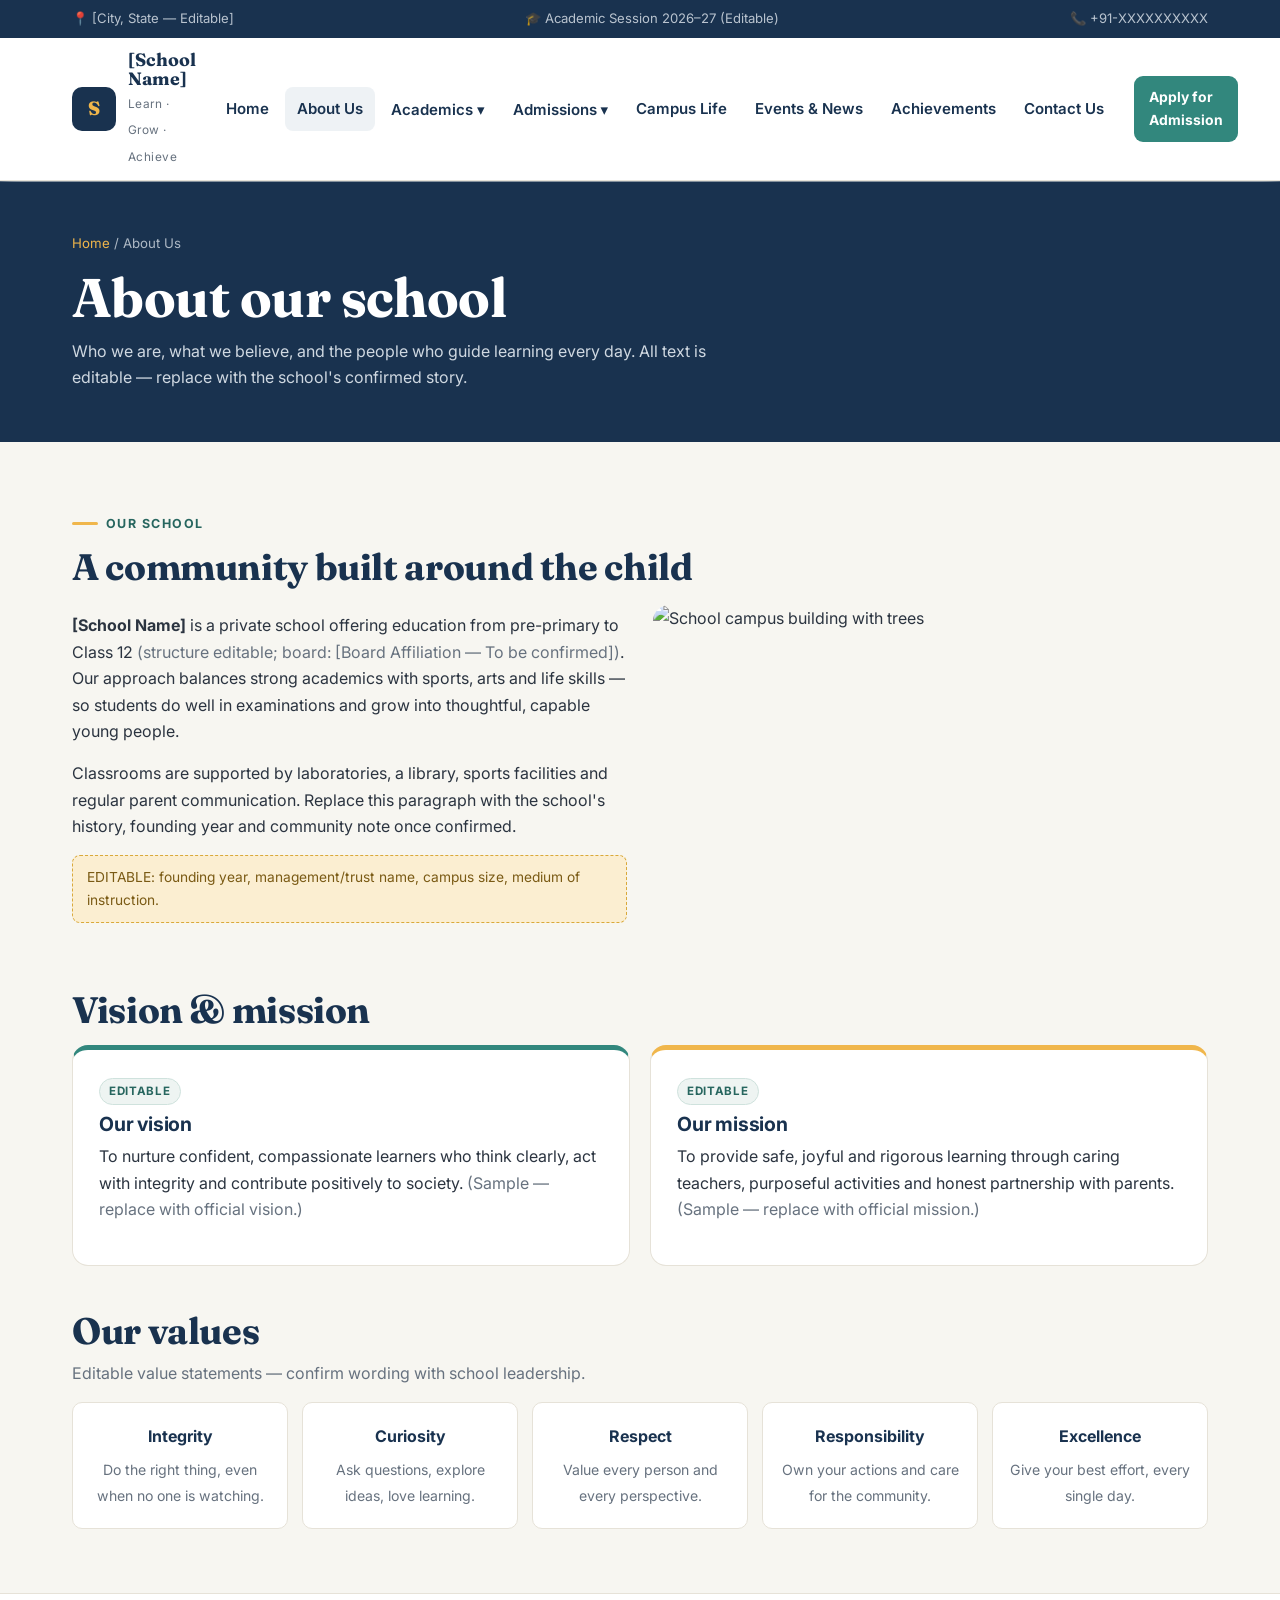
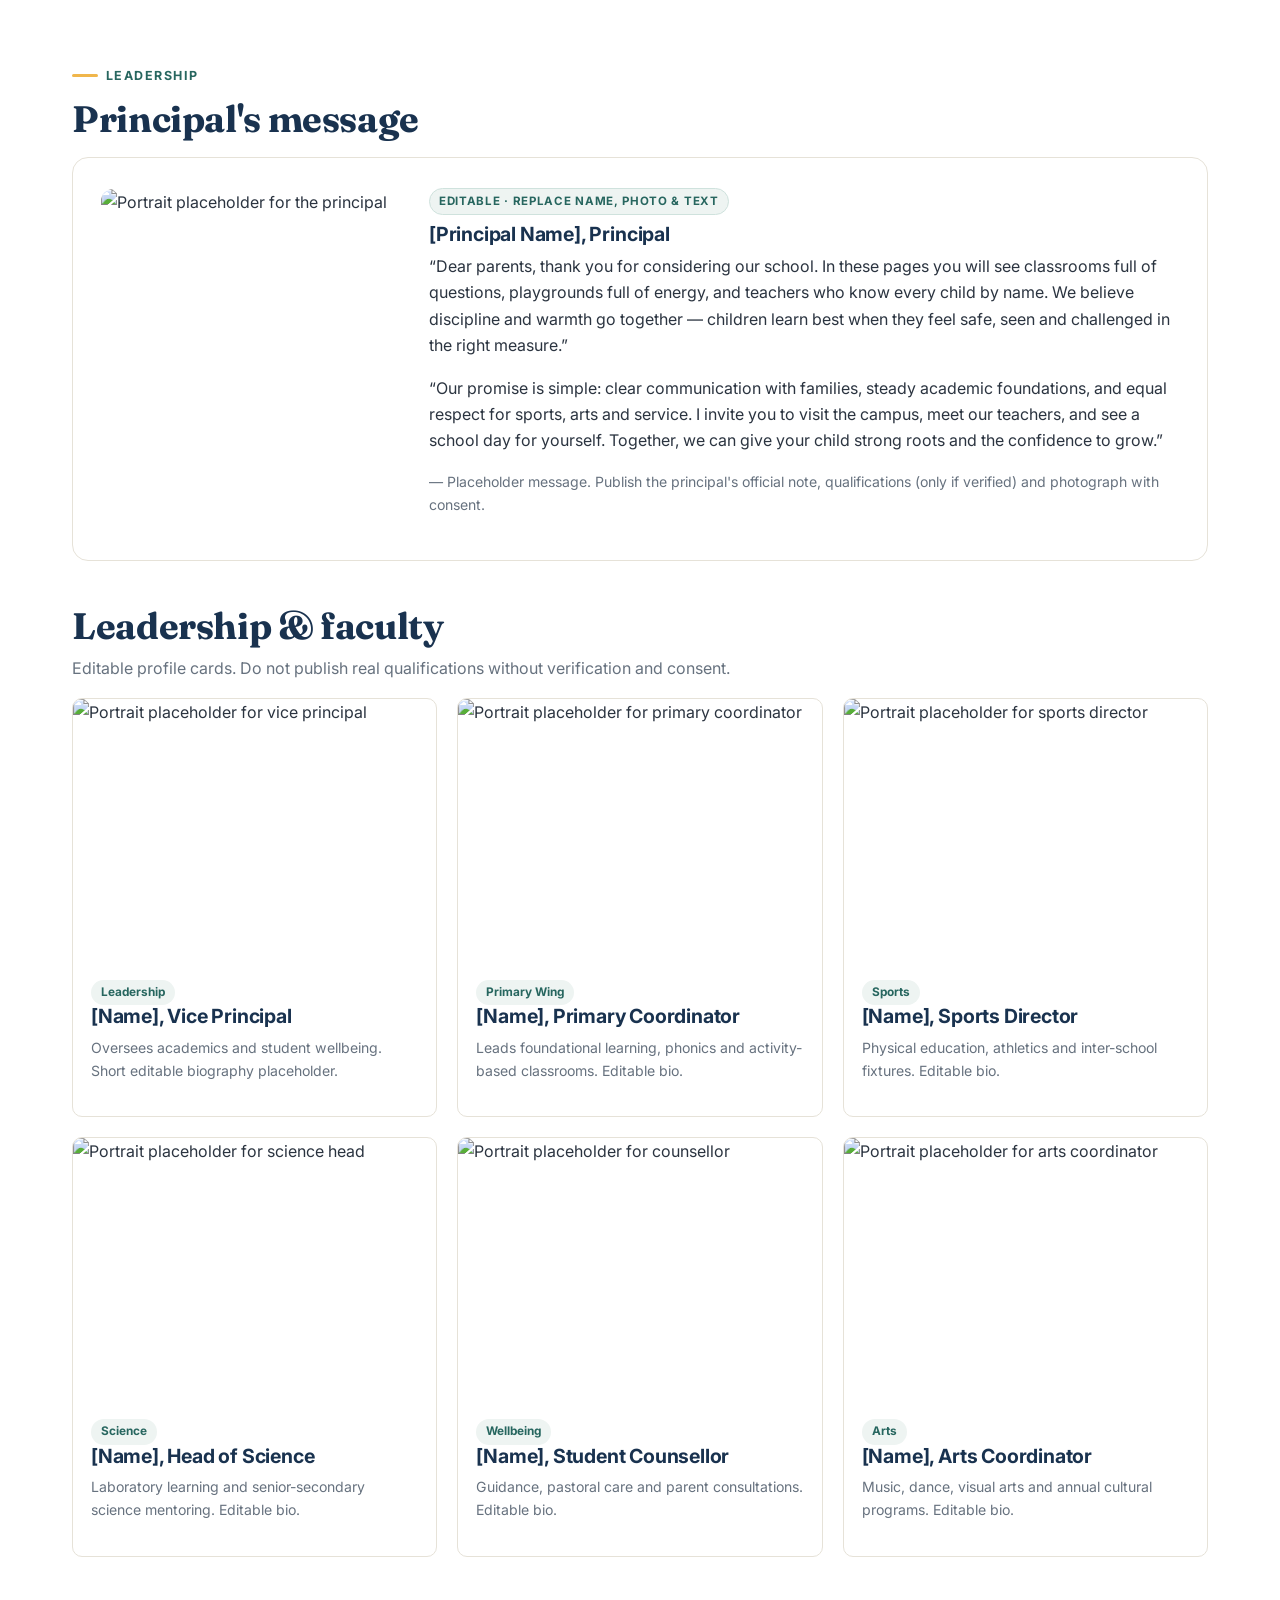
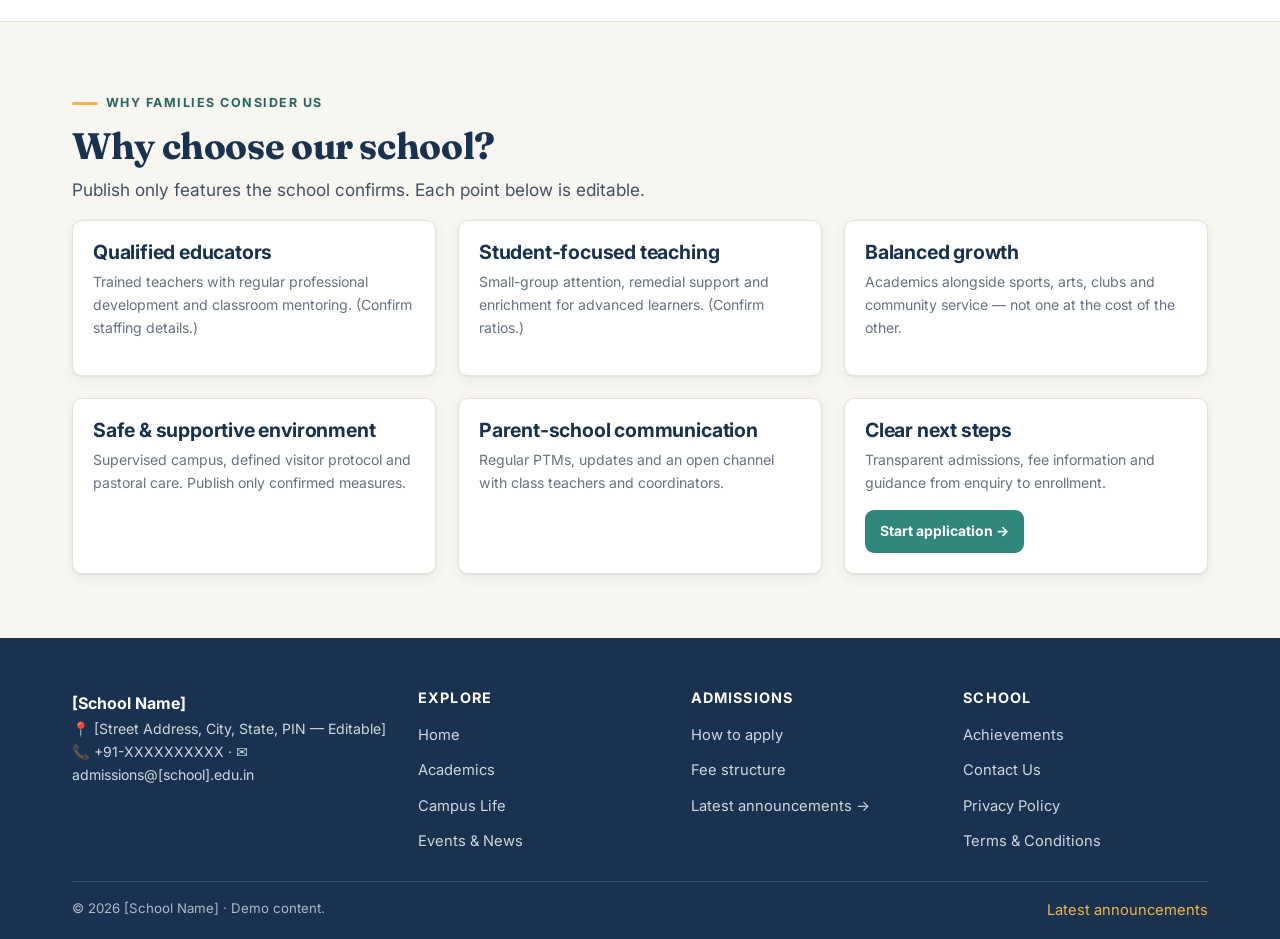
==== about.html @ c5f5e003 "Complete multi-page school website (demo content)" ====
<!DOCTYPE html><html lang="en"><head><meta charset="UTF-8"><meta name="viewport" content="width=device-width, initial-scale=1.0">
<title>About Us — [School Name]</title><meta name="description" content="Vision, mission, values, principal's message, faculty and why families choose us. Editable demo content.">
<link rel="preconnect" href="https://fonts.googleapis.com"><link rel="preconnect" href="https://fonts.gstatic.com" crossorigin>
<link href="https://fonts.googleapis.com/css2?family=Fraunces:opsz,wght@9..144,500;9..144,600;9..144,700&family=Inter:wght@400;500;600;700;800&display=swap" rel="stylesheet">
<link rel="stylesheet" href="css/style.css"></head><body>
<a class="skip" href="#main">Skip to content</a>
<div class="topbar"><div class="container"><span>📍 <span data-config="location">[City, State — Editable]</span></span><span>🎓 <span data-config="session">Session 2026–27 (Editable)</span></span><span>📞 <span data-config="phone">+91-XXXXXXXXXX</span></span></div></div>
<header class="site-header"><div class="nav-wrap">
<a class="brand" href="index.html"><span class="crest">S</span><span><b data-config="schoolName">[School Name]</b><small>Learn · Grow · Achieve</small></span></a>
<nav class="main" aria-label="Primary"><a class="nav-link" href="index.html">Home</a><a class="nav-link" href="about.html">About Us</a>
<div class="has-drop"><a class="nav-link" href="academics.html">Academics ▾</a><div class="drop"><a href="academics.html#stages">Academic stages</a><a href="academics.html#streams">Subject streams</a><a href="academics.html#calendar">Academic calendar</a><a href="academics.html#resources">Resources</a></div></div>
<div class="has-drop"><a class="nav-link" href="admissions.html">Admissions ▾</a><div class="drop"><a href="admissions.html#process">Admission process</a><a href="fees.html">Fee structure</a><a href="admissions.html#faqs">FAQs</a><a href="admissions.html#enquiry">Enquiry form</a></div></div>
<a class="nav-link" href="campus.html">Campus Life</a><a class="nav-link" href="events.html">Events &amp; News</a><a class="nav-link" href="achievements.html">Achievements</a><a class="nav-link" href="contact.html">Contact Us</a></nav>
<a class="btn btn-primary btn-sm" href="admissions.html#enquiry">Apply for Admission</a>
<button class="hamburger" id="navToggle" aria-expanded="false" aria-controls="drawer" aria-label="Open menu">☰</button></div></header>
<div class="drawer" id="drawer" role="dialog" aria-label="Mobile navigation"><div class="drawer-scrim" data-close></div><div class="drawer-panel">
<div style="display:flex;justify-content:space-between;align-items:center"><b style="color:var(--navy)">Menu</b><button class="hamburger" data-close aria-label="Close menu">✕</button></div>
<a class="dlink" href="index.html">Home</a><a class="dlink" href="about.html">About Us</a><a class="dlink" href="academics.html">Academics</a><a class="dlink" href="admissions.html">Admissions</a><a class="dlink" href="fees.html">Fee structure</a><a class="dlink" href="campus.html">Campus Life</a><a class="dlink" href="events.html">Events &amp; News</a><a class="dlink" href="achievements.html">Achievements</a><a class="dlink" href="contact.html">Contact Us</a>
<a class="btn btn-primary" style="width:100%;margin-top:14px" href="admissions.html#enquiry">Apply for Admission</a></div></div>

<main id="main">
<section class="page-hero"><div class="container"><div class="crumbs"><a href="index.html">Home</a> / About Us</div>
<h1>About our school</h1><p>Who we are, what we believe, and the people who guide learning every day. All text is editable — replace with the school's confirmed story.</p></div></section>

<section class="section"><div class="container">
<span class="eyebrow">Our school</span><h2>A community built around the child</h2>
<div class="split" style="margin-top:16px"><div>
<p><b>[School Name]</b> is a private school offering education from pre-primary to Class 12 <span class="muted">(structure editable; board: <span data-config="board">[To be confirmed]</span>)</span>. Our approach balances strong academics with sports, arts and life skills — so students do well in examinations and grow into thoughtful, capable young people.</p>
<p>Classrooms are supported by laboratories, a library, sports facilities and regular parent communication. Replace this paragraph with the school's history, founding year and community note once confirmed.</p>
<div class="demo-note">EDITABLE: founding year, management/trust name, campus size, medium of instruction.</div></div>
<div><img src="https://images.unsplash.com/photo-1541339907198-e08756dedf3f?q=80&w=1000&auto=format&fit=crop" alt="School campus building with trees"></div></div>

<h2 style="margin-top:44px">Vision &amp; mission</h2>
<div class="vision" style="margin-top:14px">
<div><span class="demo-tag">Editable</span><h3>Our vision</h3><p>To nurture confident, compassionate learners who think clearly, act with integrity and contribute positively to society. <span class="muted">(Sample — replace with official vision.)</span></p></div>
<div><span class="demo-tag">Editable</span><h3>Our mission</h3><p>To provide safe, joyful and rigorous learning through caring teachers, purposeful activities and honest partnership with parents. <span class="muted">(Sample — replace with official mission.)</span></p></div>
</div>

<h2 style="margin-top:44px">Our values</h2>
<p class="muted">Editable value statements — confirm wording with school leadership.</p>
<div class="value-grid" style="margin-top:12px">
<div class="value"><b>Integrity</b><span class="small muted">Do the right thing, even when no one is watching.</span></div>
<div class="value"><b>Curiosity</b><span class="small muted">Ask questions, explore ideas, love learning.</span></div>
<div class="value"><b>Respect</b><span class="small muted">Value every person and every perspective.</span></div>
<div class="value"><b>Responsibility</b><span class="small muted">Own your actions and care for the community.</span></div>
<div class="value"><b>Excellence</b><span class="small muted">Give your best effort, every single day.</span></div>
</div>
</div></section>

<section class="section white" id="principal"><div class="container">
<span class="eyebrow">Leadership</span><h2>Principal's message</h2>
<div class="principal reveal" style="margin-top:16px">
<img src="https://images.unsplash.com/photo-1573496359142-b8d87734a5a2?q=80&w=800&auto=format&fit=crop" alt="Portrait placeholder for the principal">
<div><span class="demo-tag">Editable · replace name, photo &amp; text</span>
<h3>[Principal Name], Principal</h3>
<p>“Dear parents, thank you for considering our school. In these pages you will see classrooms full of questions, playgrounds full of energy, and teachers who know every child by name. We believe discipline and warmth go together — children learn best when they feel safe, seen and challenged in the right measure.”</p>
<p>“Our promise is simple: clear communication with families, steady academic foundations, and equal respect for sports, arts and service. I invite you to visit the campus, meet our teachers, and see a school day for yourself. Together, we can give your child strong roots and the confidence to grow.”</p>
<p class="small muted">— Placeholder message. Publish the principal's official note, qualifications (only if verified) and photograph with consent.</p></div>
</div>

<h2 style="margin-top:44px">Leadership &amp; faculty</h2>
<p class="muted">Editable profile cards. Do not publish real qualifications without verification and consent.</p>
<div class="staff-grid" style="margin-top:14px">
<div class="staff reveal"><img src="https://images.unsplash.com/photo-1560250097-0b93528c311a?q=80&w=600&auto=format&fit=crop" alt="Portrait placeholder for vice principal"><div><span class="pill">Leadership</span><h3>[Name], Vice Principal</h3><p class="small muted">Oversees academics and student wellbeing. Short editable biography placeholder.</p></div></div>
<div class="staff reveal"><img src="https://images.unsplash.com/photo-1580489944761-15a19d654956?q=80&w=600&auto=format&fit=crop" alt="Portrait placeholder for primary coordinator"><div><span class="pill">Primary Wing</span><h3>[Name], Primary Coordinator</h3><p class="small muted">Leads foundational learning, phonics and activity-based classrooms. Editable bio.</p></div></div>
<div class="staff reveal"><img src="https://images.unsplash.com/photo-1507003211169-0a1dd7228f2d?q=80&w=600&auto=format&fit=crop" alt="Portrait placeholder for sports director"><div><span class="pill">Sports</span><h3>[Name], Sports Director</h3><p class="small muted">Physical education, athletics and inter-school fixtures. Editable bio.</p></div></div>
<div class="staff reveal"><img src="https://images.unsplash.com/photo-1438761681033-6461ffad8d80?q=80&w=600&auto=format&fit=crop" alt="Portrait placeholder for science head"><div><span class="pill">Science</span><h3>[Name], Head of Science</h3><p class="small muted">Laboratory learning and senior-secondary science mentoring. Editable bio.</p></div></div>
<div class="staff reveal"><img src="https://images.unsplash.com/photo-1472099645785-5658abf4ff4e?q=80&w=600&auto=format&fit=crop" alt="Portrait placeholder for counsellor"><div><span class="pill">Wellbeing</span><h3>[Name], Student Counsellor</h3><p class="small muted">Guidance, pastoral care and parent consultations. Editable bio.</p></div></div>
<div class="staff reveal"><img src="https://images.unsplash.com/photo-1544005313-94ddf0286df2?q=80&w=600&auto=format&fit=crop" alt="Portrait placeholder for arts coordinator"><div><span class="pill">Arts</span><h3>[Name], Arts Coordinator</h3><p class="small muted">Music, dance, visual arts and annual cultural programs. Editable bio.</p></div></div>
</div>
</div></section>

<section class="section"><div class="container">
<span class="eyebrow">Why families consider us</span><h2>Why choose our school?</h2>
<p class="lead">Publish only features the school confirms. Each point below is editable.</p>
<div class="grid-3" style="margin-top:16px">
<div class="card"><div class="card-body"><h3>Qualified educators</h3><p class="small muted">Trained teachers with regular professional development and classroom mentoring. (Confirm staffing details.)</p></div></div>
<div class="card"><div class="card-body"><h3>Student-focused teaching</h3><p class="small muted">Small-group attention, remedial support and enrichment for advanced learners. (Confirm ratios.)</p></div></div>
<div class="card"><div class="card-body"><h3>Balanced growth</h3><p class="small muted">Academics alongside sports, arts, clubs and community service — not one at the cost of the other.</p></div></div>
<div class="card"><div class="card-body"><h3>Safe &amp; supportive environment</h3><p class="small muted">Supervised campus, defined visitor protocol and pastoral care. Publish only confirmed measures.</p></div></div>
<div class="card"><div class="card-body"><h3>Parent-school communication</h3><p class="small muted">Regular PTMs, updates and an open channel with class teachers and coordinators.</p></div></div>
<div class="card"><div class="card-body"><h3>Clear next steps</h3><p class="small muted">Transparent admissions, fee information and guidance from enquiry to enrollment.</p><div><a class="btn btn-primary btn-sm" href="admissions.html">Start application →</a></div></div></div>
</div></div></section>
</main>
<footer><div class="container"><div class="foot-grid">
<div><b style="color:#fff" data-config="schoolName">[School Name]</b><p class="small">📍 <span data-config="address">[Address — Editable]</span><br>📞 <span data-config="phone">+91-XXXXXXXXXX</span> · ✉️ <span data-config="email">admissions@[school].edu.in</span></p></div>
<div><h4>Explore</h4><ul><li><a href="index.html">Home</a></li><li><a href="academics.html">Academics</a></li><li><a href="campus.html">Campus Life</a></li><li><a href="events.html">Events &amp; News</a></li></ul></div>
<div><h4>Admissions</h4><ul><li><a href="admissions.html">How to apply</a></li><li><a href="fees.html">Fee structure</a></li><li><a href="events.html">Latest announcements →</a></li></ul></div>
<div><h4>School</h4><ul><li><a href="achievements.html">Achievements</a></li><li><a href="contact.html">Contact Us</a></li><li><a href="#">Privacy Policy</a></li><li><a href="#">Terms &amp; Conditions</a></li></ul></div></div>
<div class="foot-bottom"><span>© <span id="year">2026</span> <span data-config="schoolName">[School Name]</span> · Demo content.</span><span><a href="events.html" style="color:var(--marigold)">Latest announcements</a></span></div></div></footer>
<script src="js/config.js"></script><script src="js/main.js"></script></body></html>
---- css/style.css ----
/* ============================================================
   EDITABLE DESIGN TOKENS — School can update brand colours here
   Ivory #F7F6F1 · Navy #19324F · Teal #32877D · Marigold #F0B64B
   ============================================================ */
:root{
  --ivory:#F7F6F1;
  --navy:#19324F;
  --navy-2:#10233a;
  --teal:#32877D;
  --teal-dark:#27665f;
  --marigold:#F0B64B;
  --marigold-soft:#FBEED1;
  --white:#FFFFFF;
  --ink:#2b3440;
  --muted:#67727f;
  --line:#e6e2d8;
  --line-2:#dcd7c9;
  --radius:10px;
  --radius-lg:16px;
  --shadow-sm:0 1px 2px rgba(25,50,79,.07),0 4px 14px rgba(25,50,79,.07);
  --shadow-md:0 8px 30px rgba(25,50,79,.12);
  --font-body:"Inter",system-ui,-apple-system,"Segoe UI",Roboto,sans-serif;
  --font-display:"Fraunces",Georgia,"Times New Roman",serif;
  --max:1180px;
}
*{box-sizing:border-box}
html{scroll-behavior:smooth}
body{
  margin:0;font-family:var(--font-body);color:var(--ink);
  background:var(--ivory);line-height:1.65;font-size:16px;
  -webkit-font-smoothing:antialiased;
}
img{max-width:100%;display:block}
a{color:var(--teal-dark);text-decoration:none}
a:hover{text-decoration:underline}
h1,h2,h3,h4{font-family:var(--font-display);color:var(--navy);line-height:1.15;margin:0 0 .5rem;letter-spacing:-.01em}
h1{font-size:clamp(2.1rem,4.4vw,3.4rem)}
h2{font-size:clamp(1.6rem,3vw,2.3rem)}
h3{font-size:1.22rem;font-family:var(--font-body);font-weight:700}
p{margin:0 0 1rem}
.container{max-width:var(--max);margin:0 auto;padding:0 22px}
.section{padding:64px 0}
.section.white{background:var(--white);border-top:1px solid var(--line);border-bottom:1px solid var(--line)}
.eyebrow{display:inline-flex;align-items:center;gap:8px;font-size:.78rem;font-weight:700;letter-spacing:.12em;text-transform:uppercase;color:var(--teal-dark);margin-bottom:12px}
.eyebrow::before{content:"";width:26px;height:3px;background:var(--marigold);border-radius:99px;display:inline-block}
.lead{font-size:1.08rem;color:#445060;max-width:62ch}
.small{font-size:.88rem}.muted{color:var(--muted)}
.demo-note{background:var(--marigold-soft);border:1px dashed #d9a93a;color:#7a5a14;border-radius:8px;padding:10px 14px;font-size:.86rem;margin:14px 0}
.demo-tag{display:inline-block;font-size:.72rem;font-weight:700;letter-spacing:.06em;text-transform:uppercase;background:#eef4f2;color:var(--teal-dark);border:1px solid #cfe2dd;padding:3px 9px;border-radius:99px;margin-bottom:8px}

/* ---------- Topbar + Header ---------- */
.topbar{background:var(--navy);color:#d6deE6;font-size:.82rem}
.topbar .container{display:flex;justify-content:space-between;gap:12px;padding-top:8px;padding-bottom:8px;flex-wrap:wrap}
.topbar span{opacity:.92}
.site-header{position:sticky;top:0;z-index:60;background:rgba(255,255,255,.96);backdrop-filter:blur(10px);border-bottom:1px solid var(--line)}
.nav-wrap{display:flex;align-items:center;gap:18px;padding:12px 22px;max-width:var(--max);margin:0 auto}
.brand{display:flex;align-items:center;gap:12px;margin-right:auto;text-decoration:none}
.brand:hover{text-decoration:none}
.crest{width:44px;height:44px;border-radius:10px;background:var(--navy);display:grid;place-items:center;color:var(--marigold);font-family:var(--font-display);font-weight:800;font-size:1.2rem;flex-shrink:0}
.brand b{color:var(--navy);font-family:var(--font-display);font-size:1.12rem;line-height:1.1;display:block}
.brand small{color:var(--muted);font-size:.74rem;letter-spacing:.04em}
nav.main{display:flex;align-items:center;gap:4px}
nav.main a.nav-link{padding:10px 12px;border-radius:8px;color:var(--navy);font-weight:600;font-size:.94rem;white-space:nowrap}
nav.main a.nav-link:hover,nav.main a.nav-link.active{background:#eef2f5;text-decoration:none}
.has-drop{position:relative}
.drop{position:absolute;top:calc(100% + 8px);left:0;min-width:250px;background:#fff;border:1px solid var(--line);border-radius:12px;box-shadow:var(--shadow-md);padding:8px;display:none}
.has-drop:hover .drop,.has-drop:focus-within .drop{display:block}
.drop a{display:block;padding:10px 12px;border-radius:8px;color:var(--navy);font-size:.92rem}
.drop a:hover{background:var(--ivory);text-decoration:none}
.drop small{display:block;color:var(--muted);font-weight:400;font-size:.8rem}
.btn{display:inline-flex;align-items:center;justify-content:center;gap:8px;border-radius:9px;padding:12px 20px;font-weight:700;font-size:.95rem;border:1px solid transparent;cursor:pointer;transition:.18s ease;text-decoration:none!important}
.btn-primary{background:var(--teal);color:#fff}
.btn-primary:hover{background:var(--teal-dark)}
.btn-navy{background:var(--navy);color:#fff}.btn-navy:hover{background:var(--navy-2)}
.btn-outline{background:#fff;border-color:var(--line-2);color:var(--navy)}.btn-outline:hover{border-color:var(--navy)}
.btn-marigold{background:var(--marigold);color:var(--navy)}.btn-marigold:hover{filter:brightness(.96)}
.btn-sm{padding:9px 14px;font-size:.87rem}
.hamburger{display:none;border:1px solid var(--line-2);background:#fff;border-radius:9px;padding:10px 12px;font-size:1.1rem;cursor:pointer}

/* Mobile drawer */
.drawer{position:fixed;inset:0;z-index:90;display:none}
.drawer.open{display:block}
.drawer-scrim{position:absolute;inset:0;background:rgba(16,35,58,.5)}
.drawer-panel{position:absolute;right:0;top:0;bottom:0;width:min(360px,92vw);background:#fff;padding:22px;overflow:auto;box-shadow:var(--shadow-md)}
.drawer-panel a.dlink{display:block;padding:11px 10px;border-radius:8px;color:var(--navy);font-weight:600}
.drawer-panel a.dlink:hover{background:var(--ivory)}
.drawer-panel .dgroup{font-size:.76rem;text-transform:uppercase;letter-spacing:.1em;color:var(--muted);margin:14px 0 6px;font-weight:800}

/* ---------- Hero ---------- */
.hero{position:relative;background:var(--navy);color:#fff;overflow:hidden}
.hero-grid{display:grid;grid-template-columns:1.05fr .95fr;gap:0;align-items:stretch;max-width:var(--max);margin:0 auto}
.hero-copy{padding:64px 28px 40px 22px}
.hero-copy h1{color:#fff}
.hero-copy h1 .hl{color:var(--marigold)}
.hero-copy p.sub{color:#d3dce4;font-size:1.08rem;max-width:46ch}
.hero-cta{display:flex;gap:12px;flex-wrap:wrap;margin:22px 0}
.hero-img{min-height:380px;background-size:cover;background-position:center;position:relative}
.hero-img::after{content:"";position:absolute;inset:0;background:linear-gradient(90deg,var(--navy) 0%,transparent 26%)}
.hero-strip{background:#fff;border-bottom:1px solid var(--line)}
.hero-strip .container{display:grid;grid-template-columns:repeat(4,1fr);gap:0}
.strip-item{padding:16px 18px;border-left:1px solid var(--line)}
.strip-item:first-child{border-left:0}
.strip-item b{display:block;color:var(--navy);font-size:.8rem;text-transform:uppercase;letter-spacing:.08em}
.strip-item span{font-size:.95rem}

/* ---------- Cards / grids ---------- */
.grid-2{display:grid;grid-template-columns:1fr 1fr;gap:28px}
.grid-3{display:grid;grid-template-columns:repeat(3,1fr);gap:22px}
.grid-4{display:grid;grid-template-columns:repeat(4,1fr);gap:20px}
.card{background:#fff;border:1px solid var(--line);border-radius:var(--radius);overflow:hidden;box-shadow:var(--shadow-sm);transition:transform .18s ease,box-shadow .18s ease}
.card:hover{transform:translateY(-3px);box-shadow:var(--shadow-md)}
.card img.cover{height:190px;width:100%;object-fit:cover}
.card-body{padding:20px}
.card-body h3{margin:0 0 6px;color:var(--navy)}
.meta{font-size:.82rem;color:var(--muted);display:flex;gap:10px;flex-wrap:wrap;margin-bottom:8px}
.pill{font-size:.74rem;font-weight:700;background:#eef4f2;color:var(--teal-dark);padding:3px 10px;border-radius:99px;display:inline-block}
.pill.gold{background:var(--marigold-soft);color:#7a5a14}
.stat-band{background:var(--navy);color:#fff;border-radius:var(--radius-lg);padding:30px;display:grid;grid-template-columns:repeat(4,1fr);gap:18px}
.stat-band .stat{text-align:center;border-left:1px solid rgba(255,255,255,.15)}
.stat-band .stat:first-child{border-left:0}
.stat-band b{font-family:var(--font-display);font-size:2rem;color:var(--marigold);display:block}
.principal{display:grid;grid-template-columns:300px 1fr;gap:28px;align-items:center;background:#fff;border:1px solid var(--line);border-radius:var(--radius-lg);padding:28px}
.principal img{width:100%;height:340px;object-fit:cover;border-radius:12px}
.quote{border-left:4px solid var(--marigold);padding-left:18px;font-size:1.05rem;color:#3d4a5a}
.split{display:grid;grid-template-columns:1fr 1fr;gap:26px;align-items:center}
.split img{border-radius:var(--radius-lg);height:340px;width:100%;object-fit:cover}
.value-grid{display:grid;grid-template-columns:repeat(5,1fr);gap:14px}
.value{background:#fff;border:1px solid var(--line);border-radius:var(--radius);padding:20px 16px;text-align:center}
.value b{color:var(--navy);display:block;margin-bottom:6px}
.vision{display:grid;grid-template-columns:1fr 1fr;gap:20px}
.vision div{background:#fff;border:1px solid var(--line);border-radius:var(--radius-lg);padding:26px;border-top:5px solid var(--teal)}
.vision div:last-child{border-top-color:var(--marigold)}

/* Staff */
.staff-grid{display:grid;grid-template-columns:repeat(3,1fr);gap:20px}
.staff{background:#fff;border:1px solid var(--line);border-radius:var(--radius);overflow:hidden}
.staff img{height:260px;width:100%;object-fit:cover}
.staff div{padding:18px}

/* Tables */
.table-wrap{overflow:auto;border:1px solid var(--line);border-radius:12px;background:#fff}
table.fees{width:100%;border-collapse:collapse;min-width:760px;font-size:.93rem}
table.fees th{background:var(--navy);color:#fff;text-align:left;padding:13px 14px;font-size:.82rem;letter-spacing:.04em;text-transform:uppercase}
table.fees td{padding:13px 14px;border-top:1px solid var(--line)}
table.fees tr:nth-child(even) td{background:#faf9f5}
table.cal{width:100%;border-collapse:collapse;min-width:640px;font-size:.92rem}
table.cal th{background:#eef4f2;color:var(--navy);text-align:left;padding:11px 12px}
table.cal td{padding:11px 12px;border-top:1px solid var(--line);background:#fff}

/* Forms */
.form-card{background:#fff;border:1px solid var(--line);border-radius:var(--radius-lg);padding:28px;box-shadow:var(--shadow-sm)}
.form-grid{display:grid;grid-template-columns:1fr 1fr;gap:16px}
.field{display:flex;flex-direction:column;gap:6px}
.field.full{grid-column:1/-1}
label{font-weight:600;font-size:.88rem;color:var(--navy)}
input,select,textarea{font:inherit;padding:12px 13px;border:1px solid var(--line-2);border-radius:9px;background:#fff;color:var(--ink)}
input:focus,select:focus,textarea:focus{outline:2px solid var(--teal);outline-offset:1px;border-color:var(--teal)}
.error{font-size:.82rem;color:#b3261e;display:none}
.field.invalid input,.field.invalid select,.field.invalid textarea{border-color:#b3261e}
.field.invalid .error{display:block}
.success{display:none;background:#e8f3ef;border:1px solid #bcd9cf;border-radius:10px;padding:16px;color:#1d4a43}
.success.show{display:block}
.consent{display:flex;gap:10px;align-items:flex-start;font-size:.88rem}

/* FAQ accordion */
.faq{border:1px solid var(--line);border-radius:12px;overflow:hidden;background:#fff}
.faq button.q{width:100%;text-align:left;background:#fff;border:0;border-bottom:1px solid var(--line);padding:16px 18px;font:inherit;font-weight:700;color:var(--navy);cursor:pointer;display:flex;justify-content:space-between;gap:12px}
.faq button.q:last-of-type{border-bottom:0}
.faq .a{display:none;padding:0 18px 18px;color:#455263;font-size:.95rem}
.faq .item.open .a{display:block}
.faq .item.open button.q{background:#faf9f5}

/* Steps */
.steps{display:grid;grid-template-columns:repeat(4,1fr);gap:16px;counter-reset:step}
.step{background:#fff;border:1px solid var(--line);border-radius:var(--radius);padding:22px 18px;position:relative}
.step::before{counter-increment:step;content:counter(step);width:36px;height:36px;border-radius:50%;background:var(--navy);color:var(--marigold);display:grid;place-items:center;font-weight:800;margin-bottom:12px}
.step b{color:var(--navy)}

/* Filters */
.toolbar{display:flex;gap:10px;flex-wrap:wrap;align-items:center;margin:18px 0}
.toolbar input[type="search"]{min-width:240px}
.chip{border:1px solid var(--line-2);background:#fff;border-radius:99px;padding:8px 14px;font-size:.86rem;font-weight:600;cursor:pointer;color:var(--navy)}
.chip.active{background:var(--navy);color:#fff;border-color:var(--navy)}

/* Callout */
.callout{background:var(--navy);border-radius:var(--radius-lg);padding:44px;color:#fff;display:grid;grid-template-columns:1.3fr .7fr;gap:24px;align-items:center;position:relative;overflow:hidden}
.callout::after{content:"";position:absolute;right:-60px;top:-60px;width:260px;height:260px;background:radial-gradient(circle,rgba(240,182,75,.35),transparent 70%)}
.callout h2{color:#fff}.callout p{color:#d3dce4}

/* Page hero */
.page-hero{background:var(--navy);color:#fff;padding:52px 0;position:relative;overflow:hidden}
.page-hero h1{color:#fff;margin-bottom:8px}
.page-hero p{color:#cfd8e1;max-width:64ch;margin:0}
.page-hero .crumbs{font-size:.83rem;color:#aeb9c5;margin-bottom:12px}
.page-hero .crumbs a{color:var(--marigold)}

/* Gallery */
.fac-grid{display:grid;grid-template-columns:repeat(3,1fr);gap:20px}
.fac{background:#fff;border:1px solid var(--line);border-radius:var(--radius);overflow:hidden}
.fac img{height:200px;width:100%;object-fit:cover}
.fac div{padding:18px}

/* Timeline */
.timeline{border-left:3px solid var(--line-2);margin-left:8px;padding-left:22px;display:flex;flex-direction:column;gap:18px}
.t-item{background:#fff;border:1px solid var(--line);border-radius:10px;padding:18px;position:relative}
.t-item::before{content:"";position:absolute;left:-30px;top:22px;width:13px;height:13px;border-radius:50%;background:var(--marigold);border:3px solid var(--navy)}

/* Footer */
footer{background:var(--navy);color:#cfd8e1;margin-top:0}
.foot-grid{display:grid;grid-template-columns:1.3fr 1fr 1fr 1fr;gap:28px;padding:52px 0 28px}
footer h4{color:#fff;font-family:var(--font-body);font-size:.9rem;letter-spacing:.08em;text-transform:uppercase;margin-bottom:14px}
footer a{color:#cfd8e1;font-size:.92rem}
footer ul{list-style:none;margin:0;padding:0;display:flex;flex-direction:column;gap:9px}
.foot-bottom{border-top:1px solid rgba(255,255,255,.14);padding:16px 0;display:flex;justify-content:space-between;gap:12px;flex-wrap:wrap;font-size:.83rem;color:#aeb9c5}

/* Reveal */
.reveal{opacity:0;transform:translateY(14px);transition:opacity .5s ease,transform .5s ease}
.reveal.visible{opacity:1;transform:none}
@media (prefers-reduced-motion:reduce){.reveal{opacity:1;transform:none;transition:none}html{scroll-behavior:auto}}

/* Responsive */
@media(max-width:1000px){
  nav.main{display:none}.hamburger{display:inline-flex}
  .hero-grid{grid-template-columns:1fr}.hero-img{min-height:280px;order:-1}.hero-img::after{background:linear-gradient(0deg,var(--navy) 0%,transparent 30%)}
  .hero-strip .container{grid-template-columns:1fr 1fr}.strip-item:nth-child(3){border-left:0}
  .grid-4{grid-template-columns:1fr 1fr}.grid-3{grid-template-columns:1fr 1fr}.value-grid{grid-template-columns:repeat(3,1fr)}
  .stat-band{grid-template-columns:1fr 1fr}.stat-band .stat:nth-child(3){border-left:0}
  .principal,.split,.callout,.vision{grid-template-columns:1fr}
  .steps{grid-template-columns:1fr 1fr}.staff-grid{grid-template-columns:1fr 1fr}.fac-grid{grid-template-columns:1fr 1fr}
  .foot-grid{grid-template-columns:1fr 1fr}
}
@media(max-width:620px){
  .section{padding:44px 0}
  .grid-3,.grid-4,.grid-2,.form-grid{grid-template-columns:1fr}
  .hero-strip .container{grid-template-columns:1fr}.strip-item{border-left:0;border-top:1px solid var(--line)}.strip-item:first-child{border-top:0}
  .steps,.staff-grid,.fac-grid,.value-grid{grid-template-columns:1fr}
  .stat-band{grid-template-columns:1fr}.stat-band .stat{border-left:0;border-top:1px solid rgba(255,255,255,.15);padding-top:14px}.stat-band .stat:first-child{border-top:0}
  .foot-grid{grid-template-columns:1fr}
  .hero-copy{padding:34px 20px}
  .principal img,.split img{height:260px}
}
:focus-visible{outline:3px solid var(--marigold);outline-offset:2px}
.skip{position:absolute;left:-9999px;top:0;background:var(--marigold);color:var(--navy);padding:10px 16px;font-weight:700;z-index:200}
.skip:focus{left:10px;top:10px}
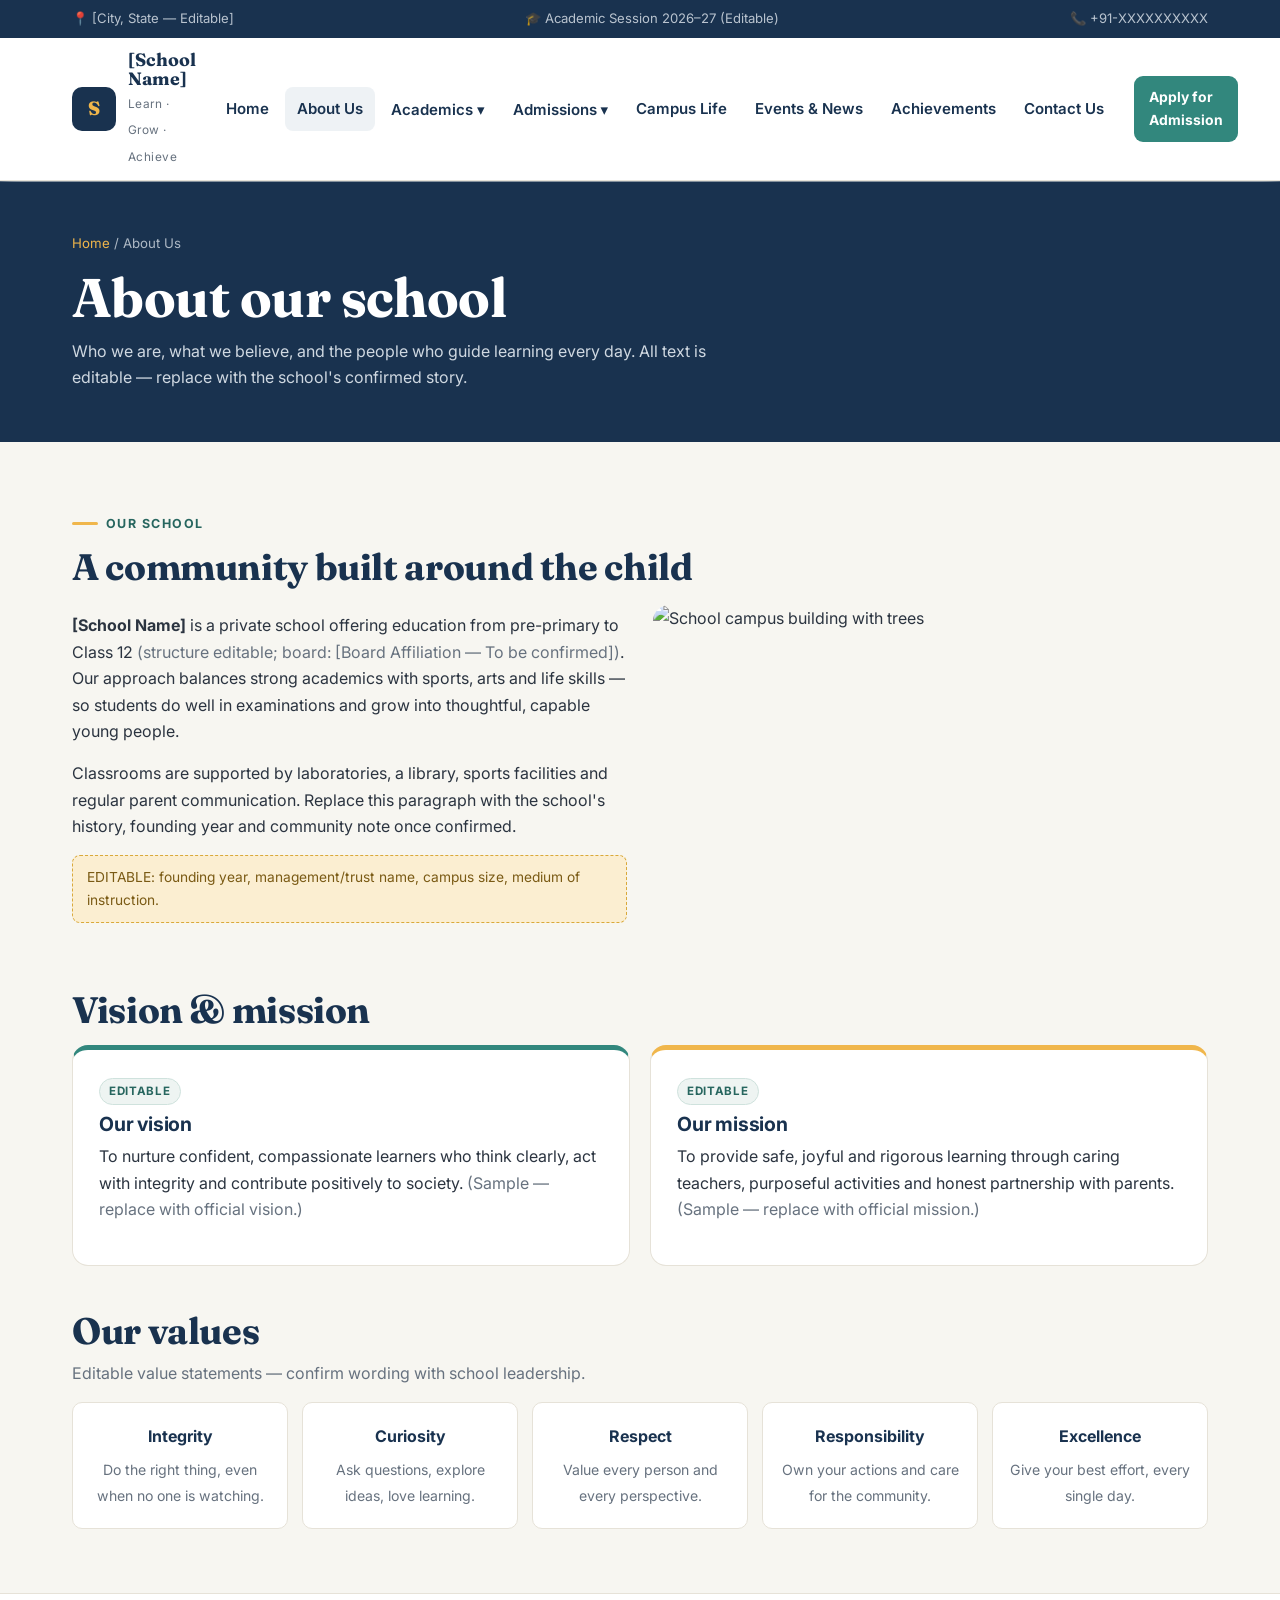
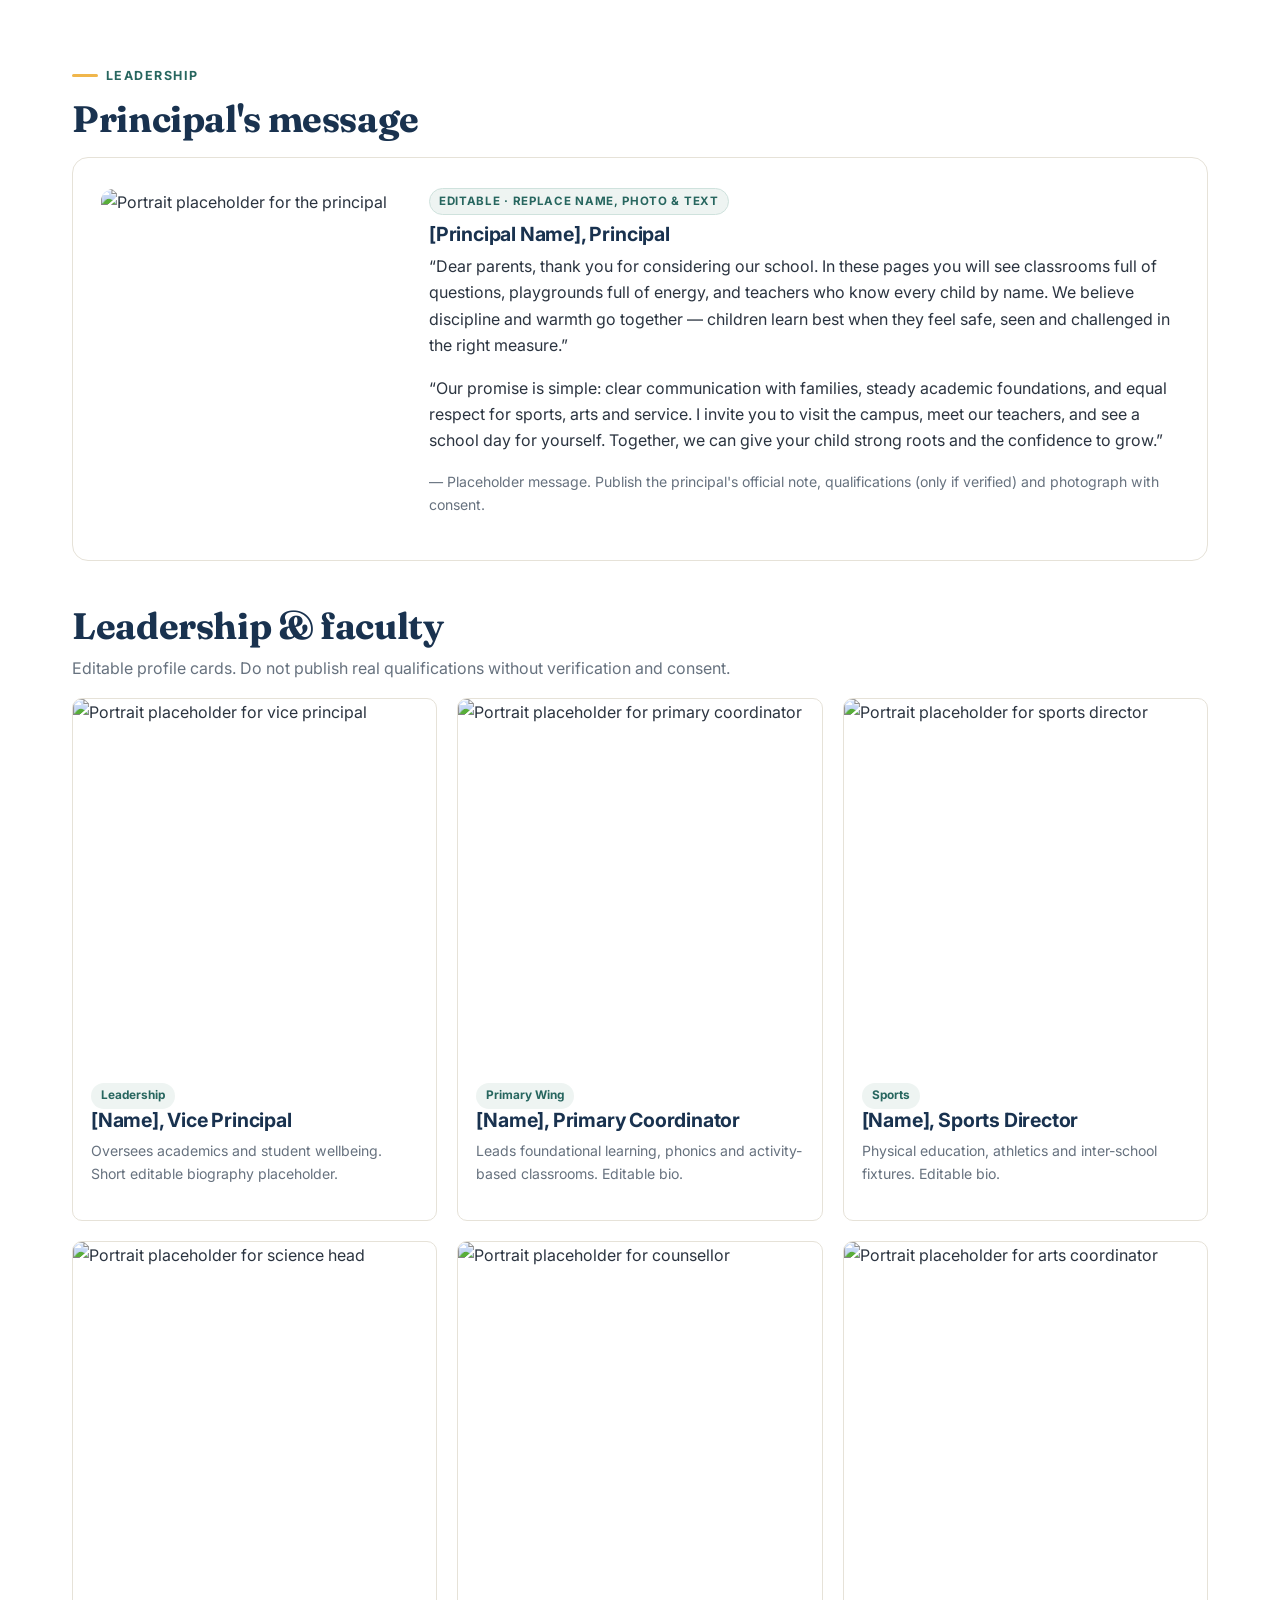
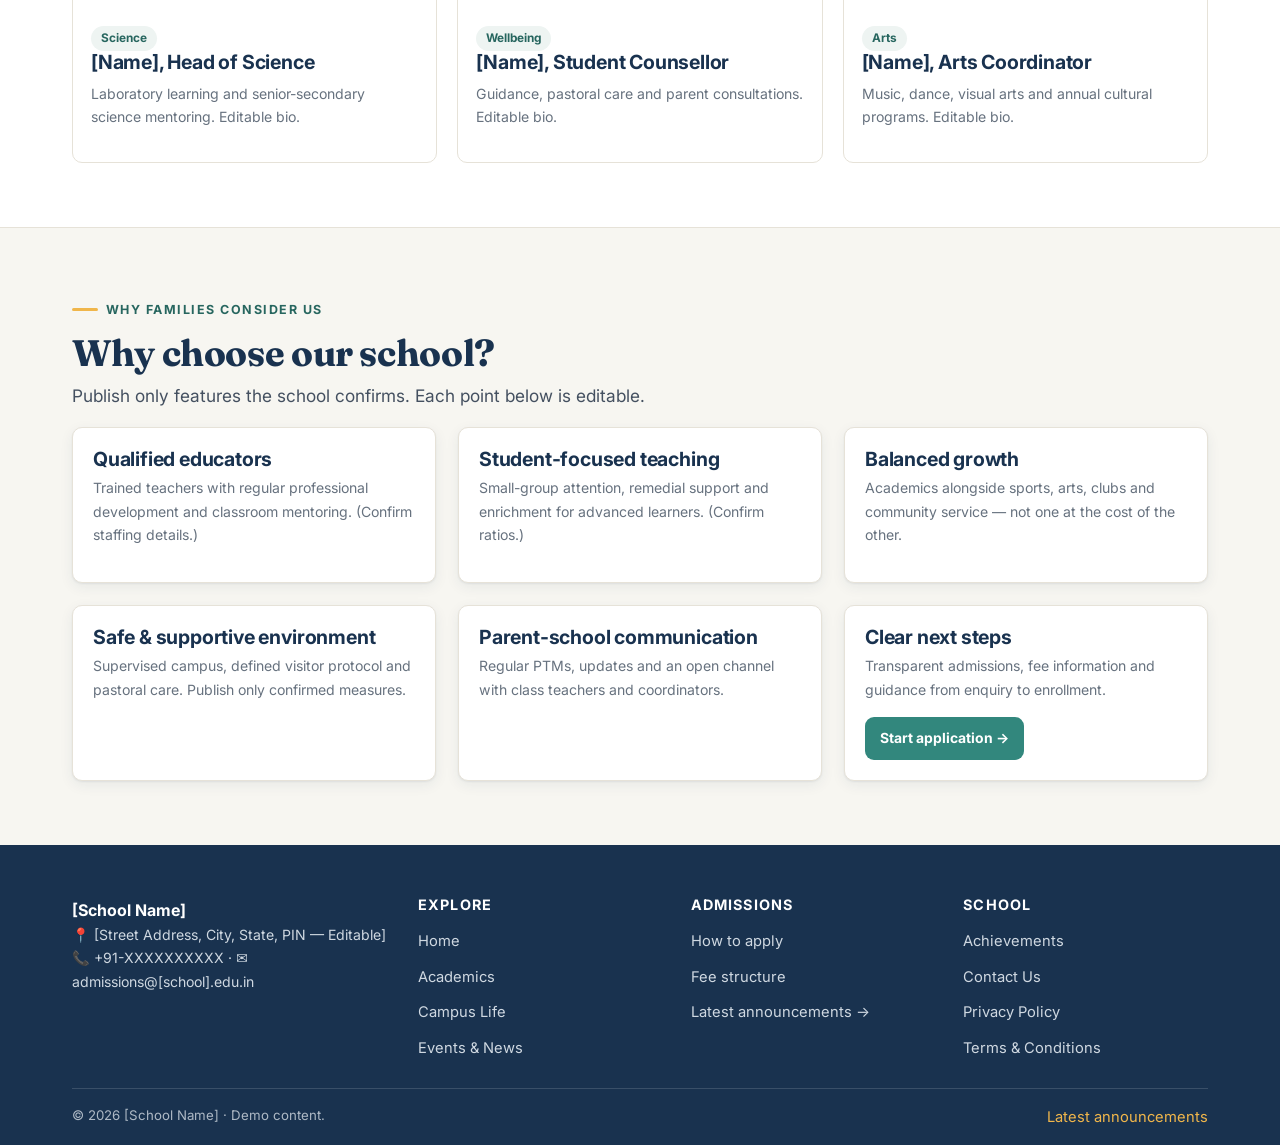
==== commit 25c689a7: "Replace sports and arts staff placeholder portraits with professional headshots" ====
--- a/about.html
+++ b/about.html
@@ -63,10 +63,10 @@
 <div class="staff-grid" style="margin-top:14px">
 <div class="staff reveal"><img src="https://images.unsplash.com/photo-1560250097-0b93528c311a?q=80&w=600&auto=format&fit=crop" alt="Portrait placeholder for vice principal"><div><span class="pill">Leadership</span><h3>[Name], Vice Principal</h3><p class="small muted">Oversees academics and student wellbeing. Short editable biography placeholder.</p></div></div>
 <div class="staff reveal"><img src="https://images.unsplash.com/photo-1580489944761-15a19d654956?q=80&w=600&auto=format&fit=crop" alt="Portrait placeholder for primary coordinator"><div><span class="pill">Primary Wing</span><h3>[Name], Primary Coordinator</h3><p class="small muted">Leads foundational learning, phonics and activity-based classrooms. Editable bio.</p></div></div>
-<div class="staff reveal"><img src="https://images.unsplash.com/photo-1507003211169-0a1dd7228f2d?q=80&w=600&auto=format&fit=crop" alt="Portrait placeholder for sports director"><div><span class="pill">Sports</span><h3>[Name], Sports Director</h3><p class="small muted">Physical education, athletics and inter-school fixtures. Editable bio.</p></div></div>
+<div class="staff reveal"><img src="https://images.unsplash.com/photo-1519085360753-af0119f7cbe7?q=80&w=600&auto=format&fit=crop" alt="Portrait placeholder for sports director"><div><span class="pill">Sports</span><h3>[Name], Sports Director</h3><p class="small muted">Physical education, athletics and inter-school fixtures. Editable bio.</p></div></div>
 <div class="staff reveal"><img src="https://images.unsplash.com/photo-1438761681033-6461ffad8d80?q=80&w=600&auto=format&fit=crop" alt="Portrait placeholder for science head"><div><span class="pill">Science</span><h3>[Name], Head of Science</h3><p class="small muted">Laboratory learning and senior-secondary science mentoring. Editable bio.</p></div></div>
 <div class="staff reveal"><img src="https://images.unsplash.com/photo-1472099645785-5658abf4ff4e?q=80&w=600&auto=format&fit=crop" alt="Portrait placeholder for counsellor"><div><span class="pill">Wellbeing</span><h3>[Name], Student Counsellor</h3><p class="small muted">Guidance, pastoral care and parent consultations. Editable bio.</p></div></div>
-<div class="staff reveal"><img src="https://images.unsplash.com/photo-1544005313-94ddf0286df2?q=80&w=600&auto=format&fit=crop" alt="Portrait placeholder for arts coordinator"><div><span class="pill">Arts</span><h3>[Name], Arts Coordinator</h3><p class="small muted">Music, dance, visual arts and annual cultural programs. Editable bio.</p></div></div>
+<div class="staff reveal"><img src="https://images.unsplash.com/photo-1573497019940-1c28c88b4f3e?q=80&w=600&auto=format&fit=crop" alt="Portrait placeholder for arts coordinator"><div><span class="pill">Arts</span><h3>[Name], Arts Coordinator</h3><p class="small muted">Music, dance, visual arts and annual cultural programs. Editable bio.</p></div></div>
 </div>
 </div></section>
 
--- a/css/style.css
+++ b/css/style.css
@@ -120,7 +120,7 @@
 .stat-band .stat:first-child{border-left:0}
 .stat-band b{font-family:var(--font-display);font-size:2rem;color:var(--marigold);display:block}
 .principal{display:grid;grid-template-columns:300px 1fr;gap:28px;align-items:center;background:#fff;border:1px solid var(--line);border-radius:var(--radius-lg);padding:28px}
-.principal img{width:100%;height:340px;object-fit:cover;border-radius:12px}
+.principal img{width:100%;height:340px;object-fit:cover;object-position:center 20%;border-radius:12px}
 .quote{border-left:4px solid var(--marigold);padding-left:18px;font-size:1.05rem;color:#3d4a5a}
 .split{display:grid;grid-template-columns:1fr 1fr;gap:26px;align-items:center}
 .split img{border-radius:var(--radius-lg);height:340px;width:100%;object-fit:cover}
@@ -134,7 +134,7 @@
 /* Staff */
 .staff-grid{display:grid;grid-template-columns:repeat(3,1fr);gap:20px}
 .staff{background:#fff;border:1px solid var(--line);border-radius:var(--radius);overflow:hidden}
-.staff img{height:260px;width:100%;object-fit:cover}
+.staff img{width:100%;aspect-ratio:1/1;height:auto;object-fit:cover;object-position:top center;display:block}
 .staff div{padding:18px}
 
 /* Tables */
